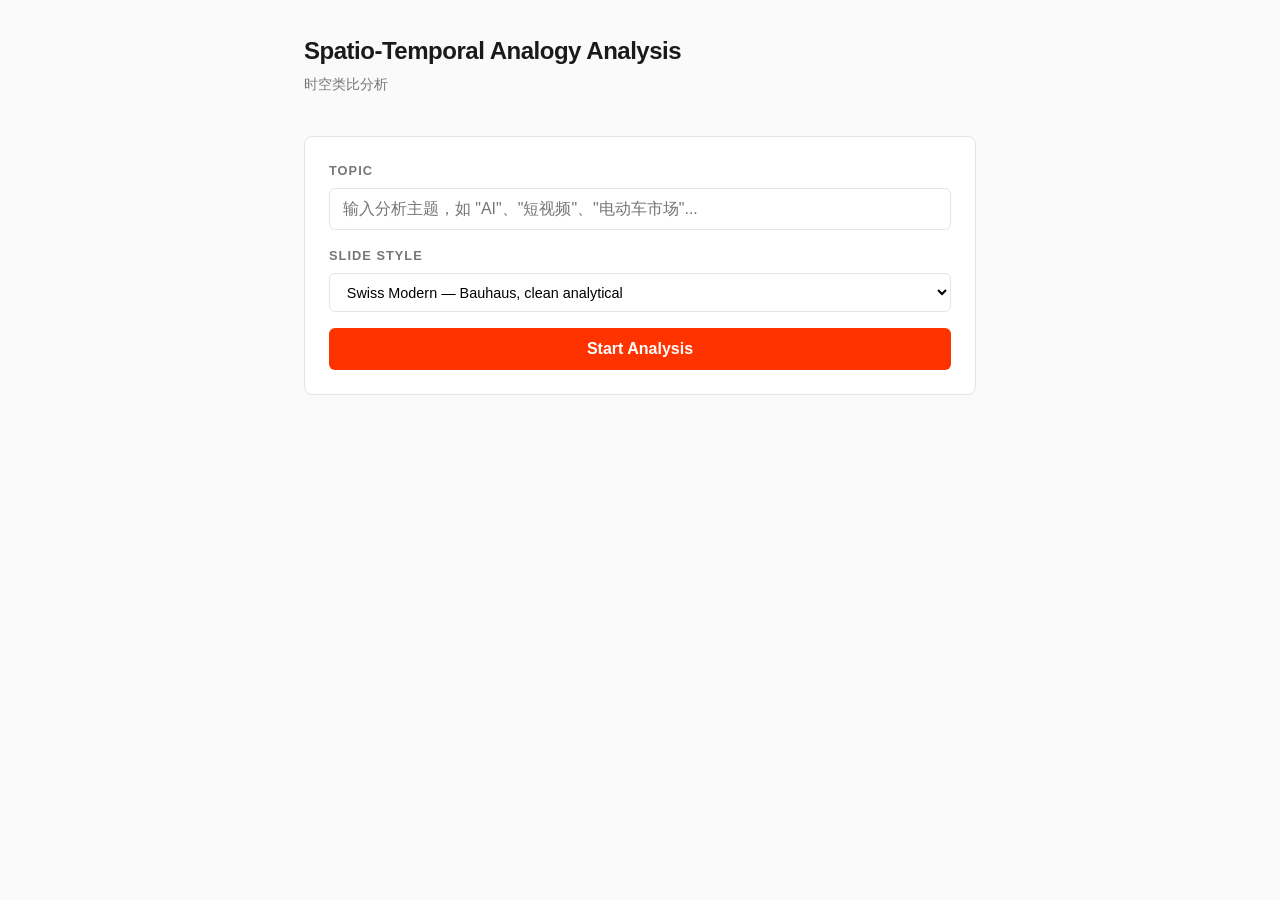
==== templates/index.html @ 4909c1d7 "feat: initial release of Spatio-Temporal Analogy Analysis system Multi-agent CrewAI pipeline that an" ====
<!DOCTYPE html>
<html lang="zh-CN">
<head>
  <meta charset="UTF-8">
  <meta name="viewport" content="width=device-width, initial-scale=1.0">
  <title>Spatio-Temporal Analogy Analysis</title>
  <link rel="stylesheet" href="/static/css/style.css">
</head>
<body>
  <div id="app">
    <!-- Header -->
    <header>
      <h1>Spatio-Temporal Analogy Analysis</h1>
      <p class="subtitle">时空类比分析</p>
    </header>

    <!-- Input Section -->
    <section id="input-section">
      <div class="input-group">
        <label for="topic-input">Topic</label>
        <input type="text" id="topic-input" placeholder='输入分析主题，如 "AI"、"短视频"、"电动车市场"...' autocomplete="off">
      </div>
      <div class="input-group">
        <label for="style-select">Slide Style</label>
        <select id="style-select">
          <option value="swiss-modern">Swiss Modern — Bauhaus, clean analytical</option>
          <option value="bold-signal">Bold Signal — Dark, vibrant accent</option>
          <option value="neon-cyber">Neon Cyber — Deep navy, neon glow</option>
        </select>
      </div>
      <button id="start-btn" onclick="startAnalysis()">Start Analysis</button>
    </section>

    <!-- Progress Section -->
    <section id="progress-section" style="display:none;">
      <div class="progress-header">
        <h2 id="progress-topic"></h2>
        <div class="progress-bar-container">
          <div class="progress-bar-fill" id="progress-bar"></div>
        </div>
        <span class="progress-pct" id="progress-pct">0%</span>
      </div>
      <div class="agent-timeline" id="agent-timeline"></div>
      <div class="status-msg" id="status-msg">Initializing...</div>
    </section>

    <!-- Result Section -->
    <section id="result-section" style="display:none;">
      <div class="result-header">
        <h2>Analysis Complete</h2>
        <div class="result-actions">
          <button onclick="viewSlides()" class="btn-primary">View Presentation</button>
          <a id="download-link" href="#" download class="btn-secondary">Download HTML</a>
          <button onclick="resetUI()" class="btn-secondary">New Analysis</button>
        </div>
      </div>
      <div class="slide-frame-container">
        <iframe id="slide-frame" src="" frameborder="0"></iframe>
      </div>
    </section>

    <!-- Error Section -->
    <section id="error-section" style="display:none;">
      <h2>Error</h2>
      <p id="error-msg" class="error-text"></p>
      <button onclick="resetUI()" class="btn-secondary">Try Again</button>
    </section>
  </div>

  <script src="/static/js/app.js"></script>
</body>
</html>
---- static/css/style.css ----
* { margin: 0; padding: 0; box-sizing: border-box; }

:root {
  --bg: #fafafa;
  --surface: #ffffff;
  --border: #e5e5e5;
  --text: #1a1a1a;
  --text-dim: #777777;
  --accent: #ff3300;
  --accent-light: rgba(255, 51, 0, 0.08);
  --radius: 8px;
  --max-w: 720px;
}

body {
  font-family: -apple-system, BlinkMacSystemFont, "Segoe UI", sans-serif;
  background: var(--bg);
  color: var(--text);
  line-height: 1.6;
}

#app {
  max-width: var(--max-w);
  margin: 0 auto;
  padding: 2rem 1.5rem;
}

/* Header */
header {
  margin-bottom: 2.5rem;
}
header h1 {
  font-size: 1.5rem;
  font-weight: 700;
  letter-spacing: -0.02em;
}
.subtitle {
  font-size: 0.85rem;
  color: var(--text-dim);
  margin-top: 0.25rem;
}

/* Input Section */
#input-section {
  background: var(--surface);
  border: 1px solid var(--border);
  border-radius: var(--radius);
  padding: 1.5rem;
}
.input-group {
  margin-bottom: 1rem;
}
.input-group label {
  display: block;
  font-size: 0.8rem;
  font-weight: 600;
  text-transform: uppercase;
  letter-spacing: 0.08em;
  color: var(--text-dim);
  margin-bottom: 0.4rem;
}
#topic-input {
  width: 100%;
  padding: 0.7rem 0.8rem;
  border: 1px solid var(--border);
  border-radius: 6px;
  font-size: 1rem;
  outline: none;
  transition: border-color 0.2s;
}
#topic-input:focus {
  border-color: var(--accent);
}
#style-select {
  width: 100%;
  padding: 0.6rem 0.8rem;
  border: 1px solid var(--border);
  border-radius: 6px;
  font-size: 0.9rem;
  background: var(--surface);
  outline: none;
}
#start-btn {
  width: 100%;
  padding: 0.75rem;
  background: var(--accent);
  color: #fff;
  border: none;
  border-radius: 6px;
  font-size: 1rem;
  font-weight: 600;
  cursor: pointer;
  transition: opacity 0.2s;
}
#start-btn:hover { opacity: 0.9; }
#start-btn:disabled { opacity: 0.4; cursor: not-allowed; }

/* Progress Section */
#progress-section {
  background: var(--surface);
  border: 1px solid var(--border);
  border-radius: var(--radius);
  padding: 1.5rem;
}
.progress-header h2 {
  font-size: 1.1rem;
  margin-bottom: 0.75rem;
}
.progress-bar-container {
  height: 4px;
  background: var(--border);
  border-radius: 2px;
  overflow: hidden;
  margin-bottom: 0.5rem;
}
.progress-bar-fill {
  height: 100%;
  background: var(--accent);
  width: 0%;
  transition: width 0.5s ease;
}
.progress-pct {
  font-size: 0.8rem;
  color: var(--text-dim);
}

/* Agent Timeline */
.agent-timeline {
  margin: 1rem 0;
}
.agent-step {
  display: flex;
  align-items: flex-start;
  gap: 0.75rem;
  padding: 0.5rem 0;
  font-size: 0.85rem;
}
.agent-step .dot {
  width: 10px;
  height: 10px;
  border-radius: 50%;
  background: var(--border);
  flex-shrink: 0;
  margin-top: 0.35em;
  transition: background 0.3s;
}
.agent-step.running .dot {
  background: var(--accent);
  animation: pulse 1.2s infinite;
}
.agent-step.done .dot {
  background: #22c55e;
}
.agent-step .agent-name {
  color: var(--text-dim);
}
.agent-step.running .agent-name {
  color: var(--text);
  font-weight: 600;
}
.agent-step.done .agent-name {
  color: var(--text-dim);
  text-decoration: line-through;
}

@keyframes pulse {
  0%, 100% { transform: scale(1); opacity: 1; }
  50% { transform: scale(1.4); opacity: 0.6; }
}

.status-msg {
  font-size: 0.85rem;
  color: var(--text-dim);
  margin-top: 0.5rem;
}

/* Result Section */
#result-section {
  background: var(--surface);
  border: 1px solid var(--border);
  border-radius: var(--radius);
  padding: 1.5rem;
}
.result-header {
  display: flex;
  justify-content: space-between;
  align-items: center;
  margin-bottom: 1rem;
  flex-wrap: wrap;
  gap: 0.75rem;
}
.result-header h2 {
  font-size: 1.1rem;
}
.result-actions {
  display: flex;
  gap: 0.5rem;
}
.btn-primary {
  padding: 0.5rem 1rem;
  background: var(--accent);
  color: #fff;
  border: none;
  border-radius: 6px;
  font-size: 0.85rem;
  font-weight: 600;
  cursor: pointer;
}
.btn-secondary {
  padding: 0.5rem 1rem;
  background: transparent;
  color: var(--accent);
  border: 1px solid var(--accent);
  border-radius: 6px;
  font-size: 0.85rem;
  font-weight: 600;
  cursor: pointer;
  text-decoration: none;
}
.slide-frame-container {
  border: 1px solid var(--border);
  border-radius: var(--radius);
  overflow: hidden;
}
#slide-frame {
  width: 100%;
  height: 80vh;
  border: none;
}

/* Error Section */
#error-section {
  background: var(--surface);
  border: 1px solid #fecaca;
  border-radius: var(--radius);
  padding: 1.5rem;
}
.error-text {
  color: #dc2626;
  font-size: 0.9rem;
  margin: 0.75rem 0;
}
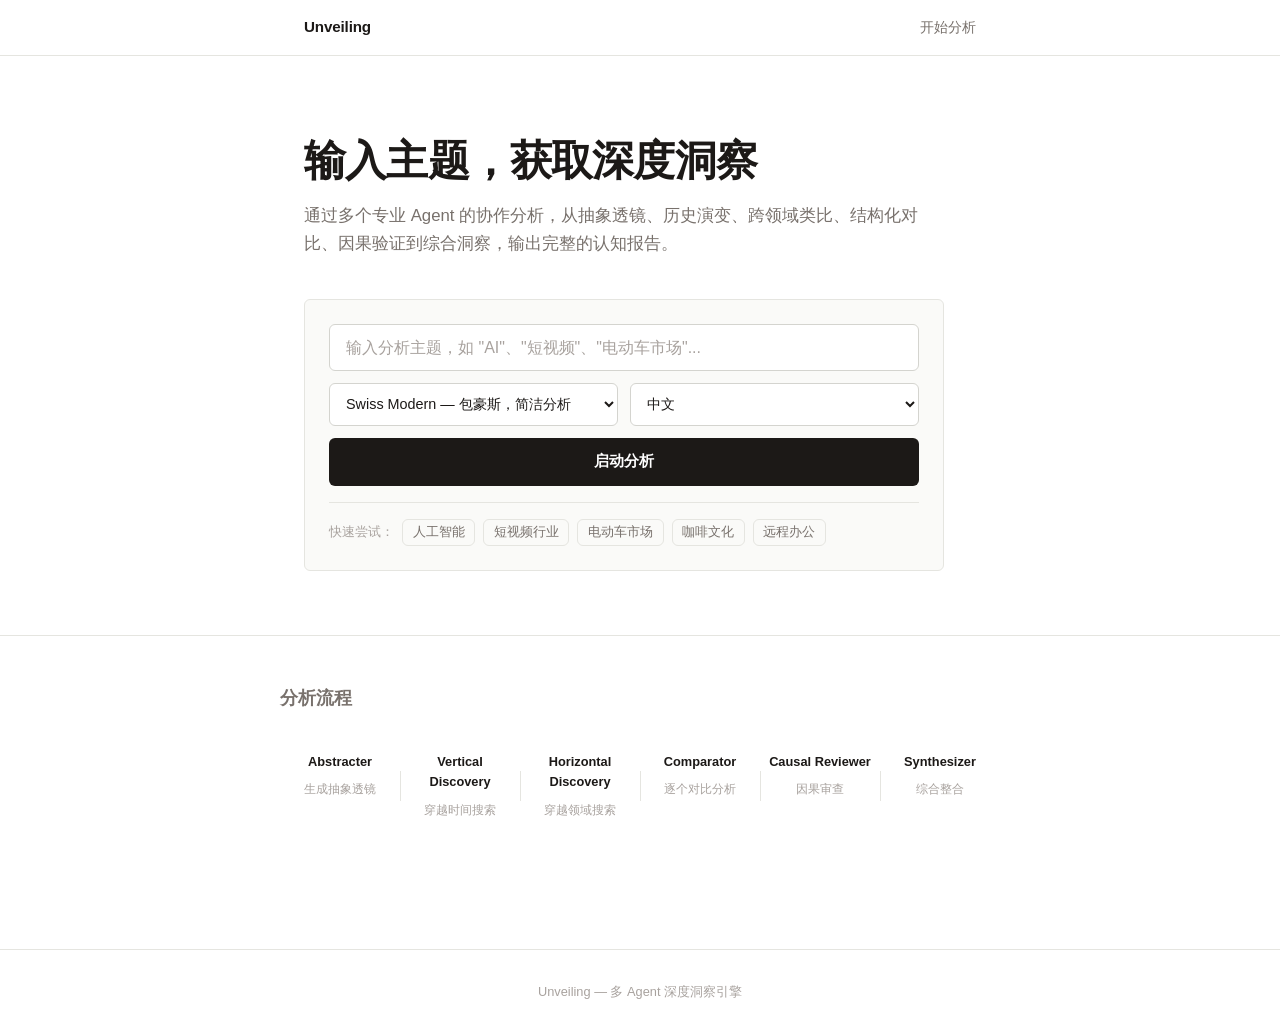
==== commit 3ff1d39b: "feat: rename project to Unveiling, add brainstorm room, fix DeepSeek compatibility - Remove output_p" ====
--- a/templates/index.html
+++ b/templates/index.html
@@ -3,69 +3,152 @@
 <head>
   <meta charset="UTF-8">
   <meta name="viewport" content="width=device-width, initial-scale=1.0">
-  <title>Spatio-Temporal Analogy Analysis</title>
+  <title>Unveiling</title>
   <link rel="stylesheet" href="/static/css/style.css">
 </head>
 <body>
-  <div id="app">
-    <!-- Header -->
-    <header>
-      <h1>Spatio-Temporal Analogy Analysis</h1>
-      <p class="subtitle">时空类比分析</p>
-    </header>
+  <nav class="navbar">
+    <div class="nav-inner">
+      <a href="#" class="brand">Unveiling</a>
+      <a href="#analysis" class="nav-link">开始分析</a>
+    </div>
+  </nav>
 
-    <!-- Input Section -->
-    <section id="input-section">
-      <div class="input-group">
-        <label for="topic-input">Topic</label>
-        <input type="text" id="topic-input" placeholder='输入分析主题，如 "AI"、"短视频"、"电动车市场"...' autocomplete="off">
-      </div>
-      <div class="input-group">
-        <label for="style-select">Slide Style</label>
-        <select id="style-select">
-          <option value="swiss-modern">Swiss Modern — Bauhaus, clean analytical</option>
-          <option value="bold-signal">Bold Signal — Dark, vibrant accent</option>
-          <option value="neon-cyber">Neon Cyber — Deep navy, neon glow</option>
-        </select>
-      </div>
-      <button id="start-btn" onclick="startAnalysis()">Start Analysis</button>
-    </section>
+  <main>
+    <section id="hero">
+      <div class="hero-inner">
+        <h1>输入主题，获取深度洞察</h1>
+        <p class="hero-desc">通过多个专业 Agent 的协作分析，从抽象透镜、历史演变、跨领域类比、结构化对比、因果验证到综合洞察，输出完整的认知报告。</p>
 
-    <!-- Progress Section -->
-    <section id="progress-section" style="display:none;">
-      <div class="progress-header">
-        <h2 id="progress-topic"></h2>
-        <div class="progress-bar-container">
-          <div class="progress-bar-fill" id="progress-bar"></div>
+        <div class="hero-form">
+          <input type="text" id="topic-input" placeholder="输入分析主题，如 &quot;AI&quot;、&quot;短视频&quot;、&quot;电动车市场&quot;..." autocomplete="off">
+          <div class="hero-form-row">
+            <select id="style-select">
+              <option value="swiss-modern">Swiss Modern — 包豪斯，简洁分析</option>
+              <option value="bold-signal">Bold Signal — 深色，活力强调</option>
+              <option value="neon-cyber">Neon Cyber — 深海蓝，霓虹发光</option>
+            </select>
+            <select id="language-select">
+              <option value="zh">中文</option>
+              <option value="en">English</option>
+            </select>
+          </div>
+          <button id="start-btn" onclick="startAnalysis()">启动分析</button>
+
+          <div class="quick-topics">
+            <span>快速尝试：</span>
+            <button onclick="setTopic('人工智能')">人工智能</button>
+            <button onclick="setTopic('短视频行业')">短视频行业</button>
+            <button onclick="setTopic('电动车市场')">电动车市场</button>
+            <button onclick="setTopic('咖啡文化')">咖啡文化</button>
+            <button onclick="setTopic('远程办公')">远程办公</button>
+          </div>
         </div>
-        <span class="progress-pct" id="progress-pct">0%</span>
-      </div>
-      <div class="agent-timeline" id="agent-timeline"></div>
-      <div class="status-msg" id="status-msg">Initializing...</div>
-    </section>
-
-    <!-- Result Section -->
-    <section id="result-section" style="display:none;">
-      <div class="result-header">
-        <h2>Analysis Complete</h2>
-        <div class="result-actions">
-          <button onclick="viewSlides()" class="btn-primary">View Presentation</button>
-          <a id="download-link" href="#" download class="btn-secondary">Download HTML</a>
-          <button onclick="resetUI()" class="btn-secondary">New Analysis</button>
-        </div>
-      </div>
-      <div class="slide-frame-container">
-        <iframe id="slide-frame" src="" frameborder="0"></iframe>
       </div>
     </section>
 
-    <!-- Error Section -->
-    <section id="error-section" style="display:none;">
-      <h2>Error</h2>
-      <p id="error-msg" class="error-text"></p>
-      <button onclick="resetUI()" class="btn-secondary">Try Again</button>
+    <section id="pipeline">
+      <div class="pipeline-inner">
+        <h2>分析流程</h2>
+        <ol class="pipeline-steps">
+          <li>
+            <strong>Abstracter</strong>
+            <span>生成抽象透镜</span>
+          </li>
+          <li>
+            <strong>Vertical Discovery</strong>
+            <span>穿越时间搜索</span>
+          </li>
+          <li>
+            <strong>Horizontal Discovery</strong>
+            <span>穿越领域搜索</span>
+          </li>
+          <li>
+            <strong>Comparator</strong>
+            <span>逐个对比分析</span>
+          </li>
+          <li>
+            <strong>Causal Reviewer</strong>
+            <span>因果审查</span>
+          </li>
+          <li>
+            <strong>Synthesizer</strong>
+            <span>综合整合</span>
+          </li>
+        </ol>
+      </div>
     </section>
-  </div>
+
+    <section id="analysis">
+      <!-- Progress -->
+      <div class="card" id="progress-section" style="display:none;">
+        <div class="progress-header">
+          <div class="progress-meta">
+            <h2 id="progress-topic"></h2>
+            <span class="progress-pct" id="progress-pct">0%</span>
+          </div>
+          <div class="progress-bar-container">
+            <div class="progress-bar-fill" id="progress-bar"></div>
+          </div>
+        </div>
+
+        <div class="progress-body">
+          <div class="agent-timeline-column">
+            <h3 class="panel-title">分析流水线</h3>
+            <div class="agent-timeline" id="agent-timeline"></div>
+          </div>
+          <div class="thinking-panel">
+            <h3 class="panel-title thinking-title">
+              <span class="thinking-dot"></span>
+              Agent 思考过程
+            </h3>
+            <div class="thinking-content" id="thinking-content">
+              <div class="thinking-placeholder">等待 Agent 开始思考...</div>
+            </div>
+          </div>
+        </div>
+
+        <div class="blackboard-section">
+          <h3 class="panel-title">
+            <span class="blackboard-icon">💬</span>
+            Agent 讨论板
+            <span class="blackboard-count" id="blackboard-count">0 条消息</span>
+          </h3>
+          <div class="blackboard-content" id="blackboard-content">
+            <div class="blackboard-placeholder">等待 Agent 开始讨论...</div>
+          </div>
+        </div>
+
+        <div class="status-msg" id="status-msg">初始化中...</div>
+      </div>
+
+      <!-- Result -->
+      <div class="card" id="result-section" style="display:none;">
+        <div class="result-header">
+          <h2>分析完成</h2>
+          <div class="result-actions">
+            <button onclick="viewSlides()" class="btn-primary">查看演示</button>
+            <a id="download-link" href="#" download class="btn-secondary">下载 HTML</a>
+            <button onclick="resetUI()" class="btn-secondary">新的分析</button>
+          </div>
+        </div>
+        <div class="slide-frame-container">
+          <iframe id="slide-frame" src="" frameborder="0"></iframe>
+        </div>
+      </div>
+
+      <!-- Error -->
+      <div class="card error-card" id="error-section" style="display:none;">
+        <h2>分析出错</h2>
+        <p id="error-msg" class="error-text"></p>
+        <button onclick="resetUI()" class="btn-secondary">重新尝试</button>
+      </div>
+    </section>
+  </main>
+
+  <footer>
+    <p>Unveiling — 多 Agent 深度洞察引擎</p>
+  </footer>
 
   <script src="/static/js/app.js"></script>
 </body>
--- a/static/css/style.css
+++ b/static/css/style.css
@@ -1,155 +1,333 @@
-* { margin: 0; padding: 0; box-sizing: border-box; }
+/* ========================================
+   Unveiling — Multi-Agent Analogy Analysis
+   Clean, Editorial Style
+   ======================================== */
+
+*, *::before, *::after { margin: 0; padding: 0; box-sizing: border-box; }
 
 :root {
-  --bg: #fafafa;
-  --surface: #ffffff;
-  --border: #e5e5e5;
-  --text: #1a1a1a;
-  --text-dim: #777777;
-  --accent: #ff3300;
-  --accent-light: rgba(255, 51, 0, 0.08);
-  --radius: 8px;
+  --bg: #ffffff;
+  --bg-warm: #fafaf8;
+  --surface: #f5f5f3;
+  --border: #e5e5e0;
+  --border-strong: #d4d4cf;
+  --text: #1c1917;
+  --text-dim: #78716c;
+  --text-muted: #a8a29e;
+  --accent: #c2410c;
+  --accent-hover: #9a3412;
+  --accent-glow-soft: rgba(194, 65, 12, 0.1);
+  --radius: 6px;
   --max-w: 720px;
+  --nav-h: 56px;
 }
 
 body {
-  font-family: -apple-system, BlinkMacSystemFont, "Segoe UI", sans-serif;
+  font-family: -apple-system, BlinkMacSystemFont, "Segoe UI", Roboto, "Noto Sans SC", "PingFang SC", sans-serif;
   background: var(--bg);
   color: var(--text);
   line-height: 1.6;
-}
-
-#app {
+  font-size: 15px;
+}
+
+/* ========================================
+   Navbar
+   ======================================== */
+.navbar {
+  position: fixed;
+  top: 0; left: 0; right: 0;
+  height: var(--nav-h);
+  background: rgba(255,255,255,0.92);
+  backdrop-filter: blur(12px);
+  border-bottom: 1px solid var(--border);
+  z-index: 100;
+}
+.nav-inner {
   max-width: var(--max-w);
   margin: 0 auto;
-  padding: 2rem 1.5rem;
-}
-
-/* Header */
-header {
-  margin-bottom: 2.5rem;
-}
-header h1 {
-  font-size: 1.5rem;
+  height: 100%;
+  display: flex;
+  align-items: center;
+  justify-content: space-between;
+  padding: 0 1.5rem;
+}
+.brand {
+  font-weight: 600;
+  font-size: 0.95rem;
+  color: var(--text);
+  text-decoration: none;
+  letter-spacing: -0.01em;
+}
+.nav-link {
+  font-size: 0.85rem;
+  color: var(--text-dim);
+  text-decoration: none;
+  transition: color 0.2s;
+}
+.nav-link:hover { color: var(--accent); }
+
+/* ========================================
+   Hero
+   ======================================== */
+#hero {
+  padding: calc(var(--nav-h) + 5rem) 1.5rem 4rem;
+  max-width: var(--max-w);
+  margin: 0 auto;
+}
+.hero-inner { max-width: 640px; }
+
+#hero h1 {
+  font-size: clamp(1.8rem, 4vw, 2.6rem);
   font-weight: 700;
   letter-spacing: -0.02em;
-}
-.subtitle {
-  font-size: 0.85rem;
-  color: var(--text-dim);
-  margin-top: 0.25rem;
-}
-
-/* Input Section */
-#input-section {
-  background: var(--surface);
+  line-height: 1.2;
+  margin-bottom: 1rem;
+}
+
+.hero-desc {
+  font-size: 1.05rem;
+  color: var(--text-dim);
+  line-height: 1.7;
+  margin-bottom: 2.5rem;
+}
+
+/* Form */
+.hero-form {
+  background: var(--bg-warm);
   border: 1px solid var(--border);
   border-radius: var(--radius);
   padding: 1.5rem;
 }
-.input-group {
-  margin-bottom: 1rem;
-}
-.input-group label {
-  display: block;
-  font-size: 0.8rem;
-  font-weight: 600;
-  text-transform: uppercase;
-  letter-spacing: 0.08em;
-  color: var(--text-dim);
-  margin-bottom: 0.4rem;
-}
+
 #topic-input {
   width: 100%;
-  padding: 0.7rem 0.8rem;
-  border: 1px solid var(--border);
-  border-radius: 6px;
+  padding: 0.85rem 1rem;
+  background: var(--bg);
+  border: 1px solid var(--border-strong);
+  border-radius: var(--radius);
   font-size: 1rem;
+  color: var(--text);
   outline: none;
   transition: border-color 0.2s;
-}
+  font-family: inherit;
+}
+#topic-input::placeholder { color: var(--text-muted); }
 #topic-input:focus {
   border-color: var(--accent);
 }
-#style-select {
+
+.hero-form-row {
+  display: grid;
+  grid-template-columns: 1fr 1fr;
+  gap: 0.75rem;
+  margin-top: 0.75rem;
+}
+
+#style-select,
+#language-select {
   width: 100%;
-  padding: 0.6rem 0.8rem;
-  border: 1px solid var(--border);
-  border-radius: 6px;
+  padding: 0.7rem 0.75rem;
+  background: var(--bg);
+  border: 1px solid var(--border-strong);
+  border-radius: var(--radius);
   font-size: 0.9rem;
-  background: var(--surface);
+  color: var(--text);
   outline: none;
-}
+  font-family: inherit;
+  cursor: pointer;
+}
+
 #start-btn {
   width: 100%;
-  padding: 0.75rem;
-  background: var(--accent);
+  margin-top: 0.75rem;
+  padding: 0.85rem;
+  background: var(--text);
   color: #fff;
   border: none;
-  border-radius: 6px;
-  font-size: 1rem;
+  border-radius: var(--radius);
+  font-size: 0.95rem;
   font-weight: 600;
   cursor: pointer;
-  transition: opacity 0.2s;
-}
-#start-btn:hover { opacity: 0.9; }
-#start-btn:disabled { opacity: 0.4; cursor: not-allowed; }
-
-/* Progress Section */
-#progress-section {
-  background: var(--surface);
+  transition: background 0.2s;
+  font-family: inherit;
+}
+#start-btn:hover { background: var(--accent); }
+#start-btn:disabled {
+  opacity: 0.4;
+  cursor: not-allowed;
+}
+
+.quick-topics {
+  display: flex;
+  align-items: center;
+  gap: 0.5rem;
+  flex-wrap: wrap;
+  margin-top: 1rem;
+  padding-top: 1rem;
+  border-top: 1px solid var(--border);
+}
+.quick-topics span {
+  font-size: 0.8rem;
+  color: var(--text-muted);
+}
+.quick-topics button {
+  padding: 0.25rem 0.6rem;
+  background: transparent;
   border: 1px solid var(--border);
   border-radius: var(--radius);
+  font-size: 0.8rem;
+  color: var(--text-dim);
+  cursor: pointer;
+  transition: all 0.2s;
+  font-family: inherit;
+}
+.quick-topics button:hover {
+  border-color: var(--accent);
+  color: var(--accent);
+}
+
+/* ========================================
+   Pipeline
+   ======================================== */
+#pipeline {
+  padding: 3rem 1.5rem;
+  border-top: 1px solid var(--border);
+}
+.pipeline-inner {
+  max-width: var(--max-w);
+  margin: 0 auto;
+}
+#pipeline h2 {
+  font-size: 1.1rem;
+  font-weight: 600;
+  margin-bottom: 1.5rem;
+  color: var(--text-dim);
+}
+
+.pipeline-steps {
+  display: flex;
+  gap: 0;
+  list-style: none;
+  counter-reset: step;
+}
+.pipeline-steps li {
+  flex: 1;
+  text-align: center;
+  padding: 1rem 0.5rem;
+  position: relative;
+}
+.pipeline-steps li + li::before {
+  content: "";
+  position: absolute;
+  left: 0;
+  top: 50%;
+  width: 1px;
+  height: 30px;
+  background: var(--border);
+  transform: translateY(-50%);
+}
+.pipeline-steps strong {
+  display: block;
+  font-size: 0.8rem;
+  font-weight: 600;
+  margin-bottom: 0.25rem;
+}
+.pipeline-steps span {
+  font-size: 0.75rem;
+  color: var(--text-muted);
+}
+
+/* ========================================
+   Analysis Section
+   ======================================== */
+#analysis {
+  padding: 0 1.5rem 4rem;
+  max-width: var(--max-w);
+  margin: 0 auto;
+}
+
+.card {
+  background: var(--bg-warm);
+  border: 1px solid var(--border);
+  border-radius: var(--radius);
   padding: 1.5rem;
 }
-.progress-header h2 {
-  font-size: 1.1rem;
-  margin-bottom: 0.75rem;
+
+/* Progress */
+.progress-header { margin-bottom: 1.5rem; }
+.progress-meta {
+  display: flex;
+  justify-content: space-between;
+  align-items: center;
+  margin-bottom: 0.6rem;
+}
+.progress-meta h2 {
+  font-size: 1.05rem;
+  font-weight: 600;
+}
+.progress-pct {
+  font-size: 0.85rem;
+  font-weight: 700;
+  color: var(--accent);
 }
 .progress-bar-container {
-  height: 4px;
+  height: 3px;
   background: var(--border);
   border-radius: 2px;
   overflow: hidden;
-  margin-bottom: 0.5rem;
 }
 .progress-bar-fill {
   height: 100%;
-  background: var(--accent);
+  background: var(--text);
   width: 0%;
   transition: width 0.5s ease;
 }
-.progress-pct {
-  font-size: 0.8rem;
-  color: var(--text-dim);
+
+.progress-body {
+  display: grid;
+  grid-template-columns: 240px 1fr;
+  gap: 1.5rem;
+}
+
+.panel-title {
+  font-size: 0.7rem;
+  font-weight: 600;
+  text-transform: uppercase;
+  letter-spacing: 0.1em;
+  color: var(--text-muted);
+  margin-bottom: 0.75rem;
 }
 
 /* Agent Timeline */
+.agent-timeline-column {
+  padding-right: 1rem;
+  border-right: 1px solid var(--border);
+}
 .agent-timeline {
-  margin: 1rem 0;
+  display: flex;
+  flex-direction: column;
 }
 .agent-step {
   display: flex;
   align-items: flex-start;
   gap: 0.75rem;
-  padding: 0.5rem 0;
-  font-size: 0.85rem;
+  padding: 0.55rem 0;
+  font-size: 0.8rem;
 }
 .agent-step .dot {
-  width: 10px;
-  height: 10px;
+  width: 8px;
+  height: 8px;
   border-radius: 50%;
-  background: var(--border);
+  background: var(--border-strong);
   flex-shrink: 0;
-  margin-top: 0.35em;
+  margin-top: 0.4em;
   transition: background 0.3s;
 }
 .agent-step.running .dot {
   background: var(--accent);
-  animation: pulse 1.2s infinite;
 }
 .agent-step.done .dot {
-  background: #22c55e;
+  background: var(--text);
 }
 .agent-step .agent-name {
   color: var(--text-dim);
@@ -159,28 +337,148 @@
   font-weight: 600;
 }
 .agent-step.done .agent-name {
-  color: var(--text-dim);
+  color: var(--text-muted);
   text-decoration: line-through;
 }
 
-@keyframes pulse {
-  0%, 100% { transform: scale(1); opacity: 1; }
-  50% { transform: scale(1.4); opacity: 0.6; }
+/* Thinking Panel */
+.thinking-panel {
+  background: var(--bg);
+  border: 1px solid var(--border);
+  border-radius: var(--radius);
+  padding: 1rem;
+  max-height: 340px;
+  display: flex;
+  flex-direction: column;
+}
+.thinking-title {
+  display: flex;
+  align-items: center;
+  gap: 0.5rem;
+  margin-bottom: 0.75rem;
+}
+.thinking-dot {
+  width: 6px;
+  height: 6px;
+  background: var(--accent);
+  border-radius: 50%;
+  flex-shrink: 0;
+}
+.thinking-content {
+  overflow-y: auto;
+  flex: 1;
+  min-height: 0;
+}
+.thinking-content::-webkit-scrollbar { width: 4px; }
+.thinking-content::-webkit-scrollbar-track { background: transparent; }
+.thinking-content::-webkit-scrollbar-thumb { background: var(--border); border-radius: 2px; }
+
+.thinking-placeholder {
+  font-size: 0.8rem;
+  color: var(--text-muted);
+  padding: 0.5rem 0;
+}
+.think-item {
+  padding: 0.6rem 0;
+  border-bottom: 1px solid var(--border);
+  font-size: 0.8rem;
+  animation: fadeIn 0.3s ease;
+}
+.think-item:last-child { border-bottom: none; }
+.think-item .think-agent {
+  font-weight: 600;
+  color: var(--accent);
+  font-size: 0.7rem;
+  text-transform: uppercase;
+  letter-spacing: 0.05em;
+  margin-bottom: 0.15rem;
+}
+.think-item .think-text {
+  color: var(--text-dim);
+  line-height: 1.5;
+}
+
+@keyframes fadeIn {
+  from { opacity: 0; transform: translateY(-3px); }
+  to { opacity: 1; transform: translateY(0); }
 }
 
 .status-msg {
-  font-size: 0.85rem;
-  color: var(--text-dim);
-  margin-top: 0.5rem;
-}
-
-/* Result Section */
-#result-section {
-  background: var(--surface);
-  border: 1px solid var(--border);
-  border-radius: var(--radius);
-  padding: 1.5rem;
-}
+  font-size: 0.8rem;
+  color: var(--text-muted);
+  margin-top: 1rem;
+  padding-top: 0.75rem;
+  border-top: 1px solid var(--border);
+}
+
+/* Blackboard Section */
+.blackboard-section {
+  margin-top: 1.25rem;
+  padding-top: 1.25rem;
+  border-top: 1px solid var(--border);
+}
+.blackboard-section .panel-title {
+  display: flex;
+  align-items: center;
+  gap: 0.5rem;
+}
+.blackboard-icon {
+  font-size: 1rem;
+}
+.blackboard-count {
+  margin-left: auto;
+  font-size: 0.7rem;
+  color: var(--accent);
+  background: var(--accent-glow-soft);
+  padding: 0.15rem 0.5rem;
+  border-radius: 100px;
+}
+.blackboard-content {
+  max-height: 280px;
+  overflow-y: auto;
+  margin-top: 0.75rem;
+}
+.blackboard-content::-webkit-scrollbar { width: 4px; }
+.blackboard-content::-webkit-scrollbar-track { background: transparent; }
+.blackboard-content::-webkit-scrollbar-thumb { background: var(--border); border-radius: 2px; }
+
+.blackboard-placeholder {
+  font-size: 0.8rem;
+  color: var(--text-muted);
+  padding: 0.5rem 0;
+  font-style: italic;
+}
+.blackboard-message {
+  padding: 0.6rem 0;
+  border-bottom: 1px solid var(--border);
+  font-size: 0.8rem;
+  animation: fadeIn 0.3s ease;
+}
+.blackboard-message:last-child { border-bottom: none; }
+.blackboard-message .msg-header {
+  display: flex;
+  align-items: baseline;
+  gap: 0.5rem;
+  margin-bottom: 0.25rem;
+}
+.blackboard-message .msg-agent {
+  font-weight: 600;
+  font-size: 0.7rem;
+  text-transform: uppercase;
+  letter-spacing: 0.05em;
+}
+.blackboard-message .msg-time {
+  font-size: 0.65rem;
+  color: var(--text-muted);
+}
+.blackboard-message .msg-content {
+  color: var(--text-dim);
+  line-height: 1.5;
+}
+
+/* ========================================
+   Result
+   ======================================== */
 .result-header {
   display: flex;
   justify-content: space-between;
@@ -190,7 +488,8 @@
   gap: 0.75rem;
 }
 .result-header h2 {
-  font-size: 1.1rem;
+  font-size: 1.05rem;
+  font-weight: 600;
 }
 .result-actions {
   display: flex;
@@ -198,25 +497,40 @@
 }
 .btn-primary {
   padding: 0.5rem 1rem;
-  background: var(--accent);
+  background: var(--text);
   color: #fff;
   border: none;
-  border-radius: 6px;
+  border-radius: var(--radius);
   font-size: 0.85rem;
-  font-weight: 600;
+  font-weight: 500;
   cursor: pointer;
-}
+  transition: background 0.2s;
+  font-family: inherit;
+  text-decoration: none;
+  display: inline-flex;
+  align-items: center;
+}
+.btn-primary:hover { background: var(--accent); }
 .btn-secondary {
   padding: 0.5rem 1rem;
   background: transparent;
+  color: var(--text-dim);
+  border: 1px solid var(--border-strong);
+  border-radius: var(--radius);
+  font-size: 0.85rem;
+  font-weight: 500;
+  cursor: pointer;
+  transition: all 0.2s;
+  font-family: inherit;
+  text-decoration: none;
+  display: inline-flex;
+  align-items: center;
+}
+.btn-secondary:hover {
+  border-color: var(--accent);
   color: var(--accent);
-  border: 1px solid var(--accent);
-  border-radius: 6px;
-  font-size: 0.85rem;
-  font-weight: 600;
-  cursor: pointer;
-  text-decoration: none;
-}
+}
+
 .slide-frame-container {
   border: 1px solid var(--border);
   border-radius: var(--radius);
@@ -224,19 +538,64 @@
 }
 #slide-frame {
   width: 100%;
-  height: 80vh;
+  height: 70vh;
   border: none;
-}
-
-/* Error Section */
-#error-section {
-  background: var(--surface);
-  border: 1px solid #fecaca;
-  border-radius: var(--radius);
-  padding: 1.5rem;
+  background: #fff;
+}
+
+/* ========================================
+   Error
+   ======================================== */
+.error-card { text-align: center; padding: 3rem 2rem; }
+.error-card h2 {
+  font-size: 1.1rem;
+  font-weight: 600;
+  margin-bottom: 0.5rem;
 }
 .error-text {
-  color: #dc2626;
+  color: var(--accent);
   font-size: 0.9rem;
-  margin: 0.75rem 0;
-}
+  margin: 0.75rem 0 1.5rem;
+}
+
+/* ========================================
+   Footer
+   ======================================== */
+footer {
+  border-top: 1px solid var(--border);
+  padding: 2rem 1.5rem;
+  text-align: center;
+}
+footer p {
+  font-size: 0.8rem;
+  color: var(--text-muted);
+}
+
+/* ========================================
+   Responsive
+   ======================================== */
+@media (max-width: 640px) {
+  .hero-form-row { grid-template-columns: 1fr; }
+
+  .pipeline-steps {
+    flex-direction: column;
+  }
+  .pipeline-steps li + li::before {
+    width: 30px;
+    height: 1px;
+    left: 50%;
+    top: 0;
+    transform: translateX(-50%);
+  }
+
+  .progress-body { grid-template-columns: 1fr; }
+  .agent-timeline-column {
+    border-right: none;
+    border-bottom: 1px solid var(--border);
+    padding-right: 0;
+    padding-bottom: 1rem;
+  }
+  .thinking-panel { max-height: 260px; }
+
+  .result-header { flex-direction: column; align-items: flex-start; }
+}
